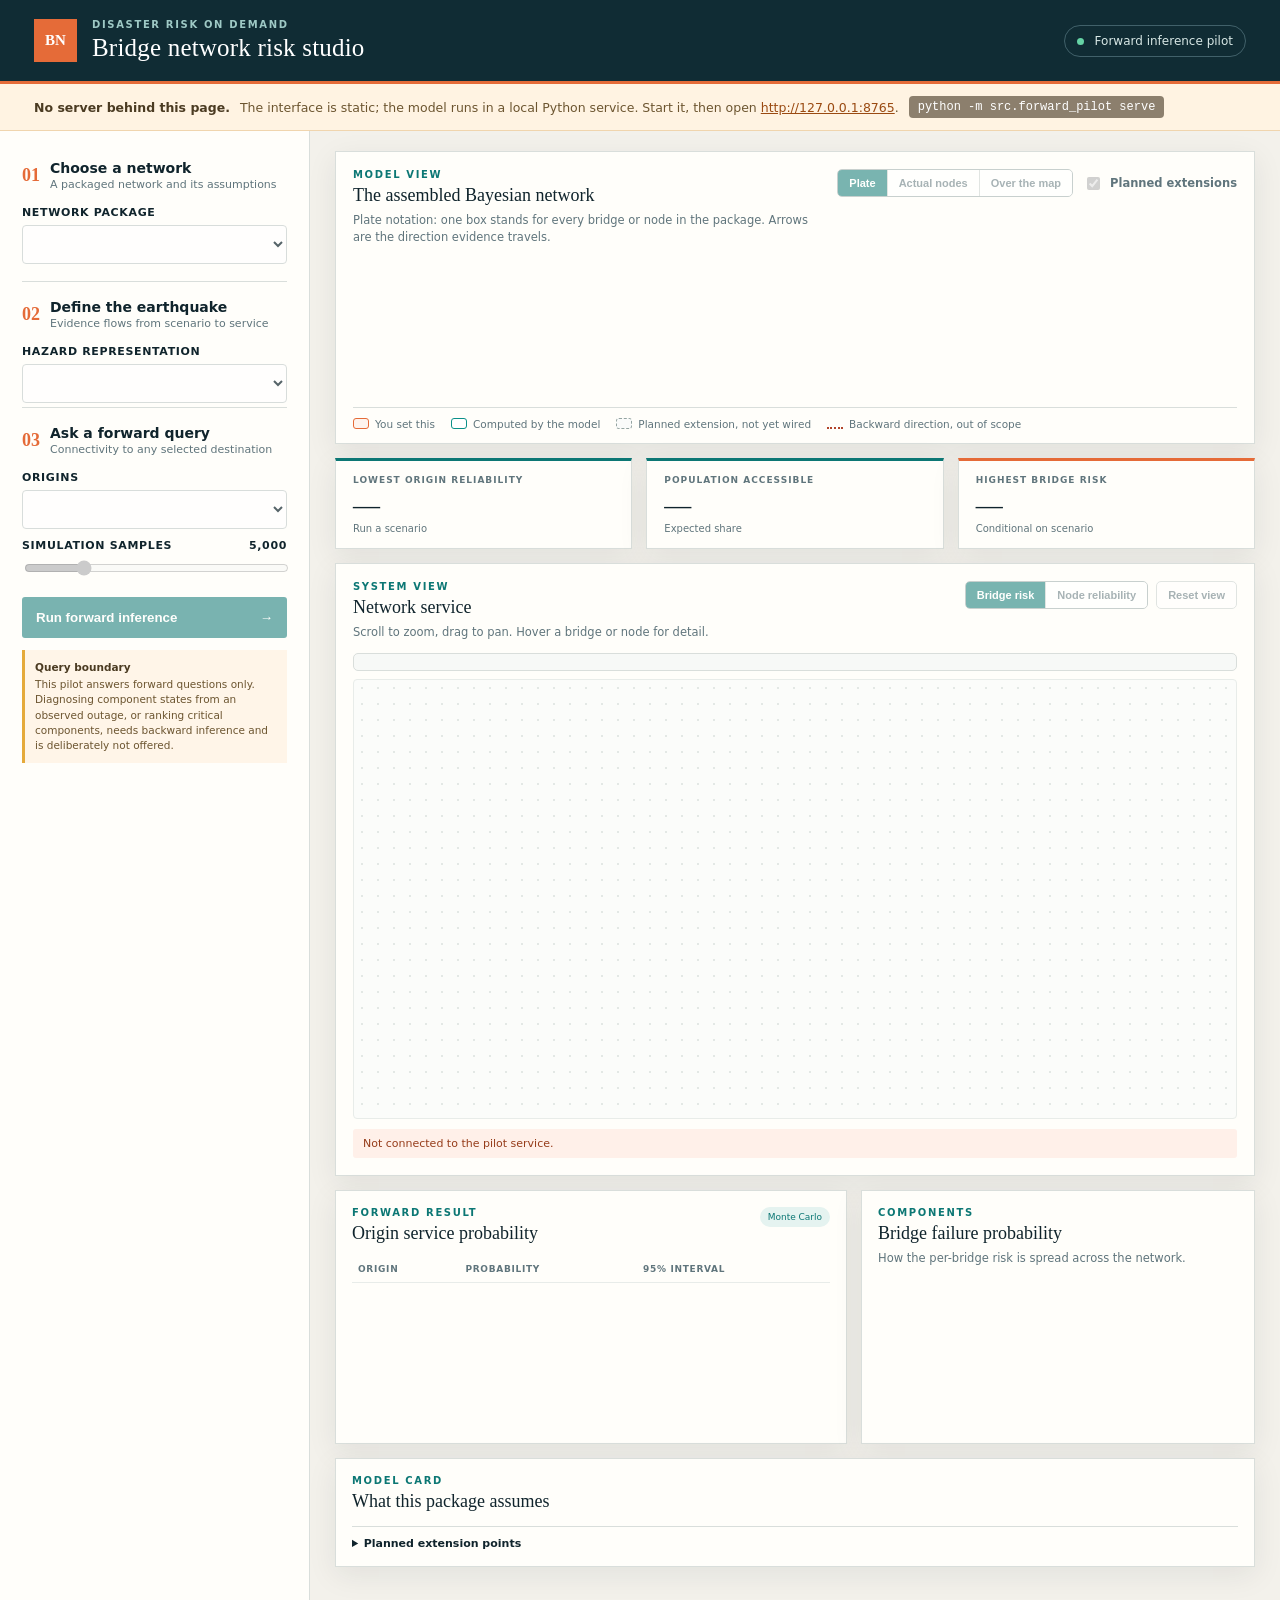
==== src/forward_pilot/ui/index.html @ e9c83f1f "initial commit" ====
<!doctype html>
<html lang="en">
<head>
  <meta charset="utf-8">
  <meta name="viewport" content="width=device-width, initial-scale=1">
  <title>Bridge network risk studio</title>
  <!-- Relative, not root-absolute: the pilot is served from /, but this file is also
       opened straight from the editor, where "/style.css" resolves to the filesystem
       root and the page renders unstyled. -->
  <link rel="stylesheet" href="./style.css">
</head>
<body>
  <header>
    <div class="brand-mark">BN</div>
    <div>
      <p class="eyebrow">DISASTER RISK ON DEMAND</p>
      <h1>Bridge network risk studio</h1>
    </div>
    <span class="scope-pill"><i></i> Forward inference pilot</span>
  </header>

  <!-- Shown only when the API cannot be reached, i.e. the file was opened directly. -->
  <div id="offline" class="offline" hidden>
    <strong>No server behind this page.</strong>
    <span>The interface is static; the model runs in a local Python service. Start it, then open
      <a href="http://127.0.0.1:8765">http://127.0.0.1:8765</a>.</span>
    <code>python -m src.forward_pilot serve</code>
  </div>

  <main>
    <aside class="controls panel">
      <div class="step"><span>01</span><div><b>Choose a network</b><small>A packaged network and its assumptions</small></div></div>
      <label for="case-select">Network package</label>
      <select id="case-select"></select>
      <div id="case-meta" class="case-meta"></div>

      <div class="step"><span>02</span><div><b>Define the earthquake</b><small>Evidence flows from scenario to service</small></div></div>
      <label for="hazard-model">Hazard representation</label>
      <select id="hazard-model"></select>
      <div id="scenario-fields"></div>

      <div class="step"><span>03</span><div><b>Ask a forward query</b><small>Connectivity to any selected destination</small></div></div>
      <label for="origin-select">Origins</label>
      <select id="origin-select"></select>
      <div id="destination-list" class="checks"></div>
      <label for="samples">Simulation samples <output id="samples-value">5,000</output></label>
      <input id="samples" type="range" min="1000" max="20000" step="1000" value="5000">
      <button id="run"><span>Run forward inference</span><b>&rarr;</b></button>
      <p class="boundary"><strong>Query boundary</strong> This pilot answers forward questions only. Diagnosing component states from an observed outage, or ranking critical components, needs backward inference and is deliberately not offered.</p>
    </aside>

    <section class="workspace">

      <!-- ── The assembled model, drawn from bn_spec.json ───────────────────── -->
      <div class="panel graph-card">
        <div class="section-title">
          <div>
            <p class="eyebrow">MODEL VIEW</p>
            <h2>The assembled Bayesian network</h2>
            <p class="sub">Plate notation: one box stands for every bridge or node in the package. Arrows are the direction evidence travels.</p>
          </div>
          <div class="graph-switches">
            <div class="seg" role="group" aria-label="Network view">
              <button class="seg-btn is-on" data-bnview="plate">Plate</button>
              <button class="seg-btn" data-bnview="instance">Actual nodes</button>
              <button class="seg-btn" data-bnview="layers">Over the map</button>
            </div>
            <label class="switch"><input type="checkbox" id="show-future" checked> Planned extensions</label>
          </div>
        </div>
        <svg id="bn-svg" role="img" aria-labelledby="bn-desc"></svg>
        <p id="bn-desc" class="sr-only">Directed acyclic graph of the assembled Bayesian network, from the earthquake scenario through per-bridge ground motion, damage and usability, to per-node service and the population metric.</p>
        <p id="bn-note" class="bn-note" hidden></p>
        <div class="graph-legend">
          <span><i class="sw input"></i>You set this</span>
          <span><i class="sw model"></i>Computed by the model</span>
          <span><i class="sw future"></i>Planned extension, not yet wired</span>
          <span><i class="sw blocked"></i>Backward direction, out of scope</span>
        </div>
      </div>

      <!-- ── Ask in words. Claude picks the query; the engine computes it. ──── -->
      <div class="panel chat-card" id="chat-card" hidden>
        <div class="section-title">
          <div>
            <p class="eyebrow">ASK THE MODEL</p>
            <h2>Put the question in words</h2>
            <p class="sub">Claude chooses the scenario parameters and runs the same query the
              controls run. Every answer shows the query it used, and the numbers come from the
              engine, not from Claude.</p>
          </div>
          <span class="tag" id="chat-model">&nbsp;</span>
        </div>
        <div id="chat-log" class="chat-log"></div>
        <form id="chat-form" class="chat-form">
          <input id="chat-input" type="text" autocomplete="off"
                 placeholder="e.g. what happens to airport access in a magnitude 7 to the west?">
          <button type="submit" id="chat-send">Ask</button>
        </form>
        <div class="chat-examples" id="chat-examples"></div>
      </div>

      <div class="metrics">
        <article class="metric panel"><small>LOWEST ORIGIN RELIABILITY</small><strong id="min-reliability">&mdash;</strong><span id="min-origin">Run a scenario</span></article>
        <article class="metric panel"><small>POPULATION ACCESSIBLE</small><strong id="population">&mdash;</strong><span id="population-note">Expected share</span></article>
        <article class="metric panel"><small>HIGHEST BRIDGE RISK</small><strong id="max-failure">&mdash;</strong><span id="max-edge">Conditional on scenario</span></article>
      </div>

      <!-- ── The physical network ──────────────────────────────────────────── -->
      <div class="network-card panel">
        <div class="section-title">
          <div>
            <p class="eyebrow">SYSTEM VIEW</p>
            <h2 id="network-title">Network service</h2>
            <p class="sub" id="network-sub">Scroll to zoom, drag to pan. Hover a bridge or node for detail.</p>
          </div>
          <div class="map-tools">
            <div class="seg" role="group" aria-label="Colour the map by">
              <button class="seg-btn is-on" data-colour="risk">Bridge risk</button>
              <button class="seg-btn" data-colour="service">Node reliability</button>
            </div>
            <button class="ghost" id="reset-view" title="Reset zoom">Reset view</button>
          </div>
        </div>
        <!-- The legend sits above the plot, not on top of it: as an overlay it
             covered nodes in the lower-left corner of the Hebei network. -->
        <div id="map-legend" class="map-legend"></div>
        <div class="map-wrap">
          <svg id="network-svg" role="img" aria-labelledby="map-desc"></svg>
          <p id="map-desc" class="sr-only">Map of the transport network, with bridges coloured by failure probability and nodes by service reliability.</p>
        </div>
        <div id="status" class="status">Select a package and run a scenario.</div>
      </div>

      <div class="results-grid">
        <article class="panel table-card">
          <div class="section-title"><div><p class="eyebrow">FORWARD RESULT</p><h2>Origin service probability</h2></div><span id="simulation-tag" class="tag">Monte Carlo</span></div>
          <div class="table-wrap">
            <table>
              <caption class="sr-only">Probability that each origin reaches a selected destination</caption>
              <thead><tr><th scope="col">Origin</th><th scope="col">Probability</th><th scope="col">95% interval</th></tr></thead>
              <tbody id="origin-table"></tbody>
            </table>
          </div>
        </article>

        <article class="panel chart-card">
          <div class="section-title"><div><p class="eyebrow">COMPONENTS</p><h2>Bridge failure probability</h2></div></div>
          <p class="sub" id="chart-sub">How the per-bridge risk is spread across the network.</p>
          <svg id="risk-chart" role="img" aria-labelledby="risk-desc"></svg>
          <p id="risk-desc" class="sr-only">Histogram of the probability that each bridge is unusable.</p>
        </article>
      </div>

      <article class="panel audit-card">
        <p class="eyebrow">MODEL CARD</p><h2>What this package assumes</h2>
        <ul id="assumptions"></ul>
        <div id="warnings" class="warnings" hidden></div>
        <details><summary>Planned extension points</summary><ul id="extensions"></ul></details>
      </article>
    </section>
  </main>

  <div id="tooltip" class="tooltip" hidden></div>
  <script src="./app.js"></script>
</body>
</html>
---- src/forward_pilot/ui/style.css ----
:root {
  --ink: #10242c;
  --muted: #60757c;
  --paper: #f3f1eb;
  --panel: #fffefa;
  --line: #d9dedb;
  --teal: #0c7774;
  --teal-dark: #075553;
  --orange: #e56b38;
  --gold: #e5aa3a;
  --shadow: 0 8px 28px rgba(20, 43, 49, .08);

  /* Data-encoding colours. Single-hue sequential ramps, checked against the
     OKLab lightness/step/contrast gates rather than picked by eye. Keep these in
     step with RISK_RAMP / SERVICE_RAMP in app.js. */
  --risk-1: #f09468; --risk-2: #e56b38; --risk-3: #b94d21; --risk-4: #8f3914;
  --svc-1:  #7fc2bd; --svc-2:  #3da39c; --svc-3:  #0a7d77; --svc-4:  #0b5551;
  --bn-input: #e56b38;   /* "you set this" */
  --bn-model: #0a9089;   /* "the model computes this" */
  --bn-future: #94a4a1;  /* planned, not wired */
  --bn-blocked: #b2452a;
}
* { box-sizing: border-box; }
body { margin: 0; background: var(--paper); color: var(--ink); font-family: Inter, ui-sans-serif, system-ui, -apple-system, "Segoe UI", sans-serif; }

.sr-only { position: absolute; width: 1px; height: 1px; padding: 0; margin: -1px; overflow: hidden; clip: rect(0 0 0 0); white-space: nowrap; border: 0; }

header { height: 84px; display: flex; align-items: center; gap: 15px; padding: 0 34px; background: #102c34; color: white; border-bottom: 3px solid var(--orange); }
.brand-mark { width: 43px; height: 43px; display: grid; place-items: center; background: var(--orange); color: white; font: 800 15px Georgia, serif; }
header h1 { font: 500 25px/1.05 Georgia, serif; margin: 1px 0 0; letter-spacing: .2px; }
.eyebrow { margin: 0 0 5px; font-size: 10px; font-weight: 800; letter-spacing: 1.65px; color: var(--teal); }
header .eyebrow { color: #9ec9c5; }
.scope-pill { margin-left: auto; padding: 8px 12px; border: 1px solid #41616a; border-radius: 20px; font-size: 12px; color: #d7e7e5; }
.scope-pill i, .assembled i { display: inline-block; width: 7px; height: 7px; background: #65d3a5; border-radius: 50%; margin-right: 7px; }

/* Shown when index.html is opened straight from disk, with no service behind it.
   The [hidden] rule is load-bearing: an author `display: flex` beats the UA
   stylesheet's `[hidden] { display: none }`, so without it the banner never hides. */
.offline[hidden], .tooltip[hidden], .warnings[hidden] { display: none; }
.offline { display: flex; flex-wrap: wrap; align-items: center; gap: 10px; padding: 12px 34px; background: #fff3e2; border-bottom: 1px solid #f0d5ae; font-size: 12.5px; color: #6c5530; }
.offline strong { color: #4b3b22; }
.offline code { background: #40322099; color: #fff; padding: 4px 9px; border-radius: 4px; font: 500 12px ui-monospace, SFMono-Regular, Consolas, monospace; }
.offline a { color: #9a4a12; }

main { display: grid; grid-template-columns: 310px 1fr; min-height: calc(100vh - 84px); }
.panel { background: var(--panel); border: 1px solid var(--line); box-shadow: var(--shadow); }
.controls { padding: 25px 22px; border-width: 0 1px 0 0; box-shadow: none; }
.step { display: flex; gap: 10px; align-items: center; margin: 4px 0 15px; padding-top: 17px; border-top: 1px solid var(--line); }
.step:first-child { border-top: 0; padding-top: 0; }
.step > span { color: var(--orange); font: 700 18px Georgia, serif; }
.step b, .step small { display: block; }
.step b { font-size: 14px; }
.step small { color: var(--muted); margin-top: 2px; font-size: 11px; }
label { display: flex; justify-content: space-between; font-size: 11px; font-weight: 750; text-transform: uppercase; letter-spacing: .65px; margin: 10px 0 6px; }
select, input[type="number"] { width: 100%; border: 1px solid #c8d0ce; background: white; color: var(--ink); border-radius: 4px; padding: 10px; font: inherit; font-size: 13px; }
select:focus-visible, input:focus-visible, button:focus-visible { outline: 2px solid var(--teal); outline-offset: 1px; }
input[type="range"] { width: 100%; accent-color: var(--teal); }
.case-meta { color: var(--muted); font-size: 11px; line-height: 1.45; margin: 8px 2px 17px; }
.field-row { display: grid; grid-template-columns: 1fr 1fr; gap: 8px; }
.checks { display: flex; flex-wrap: wrap; gap: 7px; }
.check { background: #eef5f3; padding: 6px 8px; border-radius: 4px; font-size: 12px; }
.check input { accent-color: var(--teal); }
button { width: 100%; margin: 17px 0 12px; padding: 13px 14px; display: flex; justify-content: space-between; border: 0; border-radius: 3px; background: var(--teal); color: white; font-weight: 750; cursor: pointer; }
button:hover { background: var(--teal-dark); }
button:disabled { opacity: .55; cursor: progress; }
.boundary { background: #fff5e8; border-left: 3px solid var(--gold); padding: 10px; color: #6c5530; font-size: 10.5px; line-height: 1.45; }
.boundary strong { display: block; color: #4b3b22; margin-bottom: 2px; }

.workspace { padding: 20px 25px 35px; min-width: 0; display: grid; gap: 14px; align-content: start; }
.section-title { display: flex; align-items: start; justify-content: space-between; gap: 16px; }
h2 { margin: 0; font: 500 18px Georgia, serif; }
.sub { margin: 6px 0 0; color: var(--muted); font-size: 11.5px; line-height: 1.5; max-width: 72ch; }

/* ── the Bayesian network diagram ─────────────────────────────────────────── */
.graph-card { padding: 17px 17px 13px; }
.graph-switches { display: flex; gap: 10px; align-items: center; flex: none; }
.switch { display: inline-flex; align-items: center; gap: 7px; margin: 0; text-transform: none; letter-spacing: 0; font-size: 11.5px; font-weight: 600; color: var(--muted); cursor: pointer; }
.switch input { accent-color: var(--teal); }
#bn-svg { width: 100%; display: block; margin-top: 6px; }
.plate rect { fill: #f7f8f5; stroke: #d5ddda; stroke-dasharray: 5 4; }
.plate-label { font-size: 11px; fill: var(--muted); font-style: italic; }
.bn-node rect { fill: #ffffff; stroke: var(--bn-model); stroke-width: 1.6; }
.bn-node.input rect { stroke: var(--bn-input); stroke-width: 2; fill: #fef4ee; }
.bn-node.future rect { stroke: var(--bn-future); stroke-dasharray: 5 4; fill: #fafbfa; }
.bn-title { font-size: 12.5px; font-weight: 700; fill: var(--ink); }
.bn-sub { font-size: 10.5px; fill: var(--muted); }
.bn-node.future .bn-title { fill: #5f6f6c; font-weight: 600; }
.bn-arrow { stroke: #5d6f74; stroke-width: 1.7; }
.bn-arrow.future { stroke: var(--bn-future); stroke-width: 1.4; stroke-dasharray: 5 4; }
.blocked line { stroke: var(--bn-blocked); stroke-width: 1.4; stroke-dasharray: 2 5; opacity: .85; }
.blocked text { font-size: 11px; fill: var(--bn-blocked); font-weight: 600; }
.graph-legend { display: flex; flex-wrap: wrap; gap: 16px; margin-top: 4px; padding-top: 10px; border-top: 1px solid var(--line); font-size: 10.5px; color: var(--muted); }
.graph-legend .sw { width: 16px; height: 11px; display: inline-block; margin-right: 6px; vertical-align: -1px; border-radius: 3px; border: 1.6px solid var(--bn-model); background: #fff; }
.graph-legend .sw.input { border-color: var(--bn-input); background: #fef4ee; }
.graph-legend .sw.future { border-color: var(--bn-future); border-style: dashed; background: #fafbfa; }
.graph-legend .sw.blocked { border: 0; height: 0; border-top: 2px dotted var(--bn-blocked); border-radius: 0; }

/* ── ask in words ─────────────────────────────────────────────────────────── */
.chat-card[hidden] { display: none; }
.chat-card { padding: 17px; }
.chat-log { display: flex; flex-direction: column; gap: 9px; max-height: 330px; overflow-y: auto; margin-top: 12px; }
.chat-log:empty { display: none; }
.bubble { padding: 10px 13px; border-radius: 9px; font-size: 12.5px; line-height: 1.55; max-width: 86%; }
.bubble.user { align-self: flex-end; background: var(--teal); color: #fff; border-bottom-right-radius: 2px; }
.bubble.assistant { align-self: flex-start; background: #f2f6f4; border: 1px solid #e2e9e6; border-bottom-left-radius: 2px; }
.bubble.assistant.error { background: #fff0e9; border-color: #f3d2c2; color: #963c1a; }
.bubble .thinking { color: var(--muted); font-style: italic; }
.bubble .answer { white-space: normal; }
/* The queries are part of the answer, not a footnote: they are how a reader
   checks that the question was translated into the parameters they expected. */
.ran { margin-top: 9px; border-top: 1px solid #dde5e2; padding-top: 7px; }
.ran summary { font-size: 10.5px; font-weight: 750; color: var(--muted); cursor: pointer; }
.ran ul { margin: 6px 0 0; padding-left: 16px; font-size: 10.5px; color: var(--muted); font-variant-numeric: tabular-nums; }
.chat-form { display: flex; gap: 8px; margin-top: 12px; }
.chat-form input { flex: 1; border: 1px solid #c8d0ce; border-radius: 5px; padding: 11px 12px; font: inherit; font-size: 13px; background: #fff; color: var(--ink); }
.chat-form button { width: auto; margin: 0; padding: 11px 20px; border-radius: 5px; display: inline-block; }
.chat-examples { display: flex; flex-wrap: wrap; gap: 7px; margin-top: 10px; }
.chip { width: auto; margin: 0; padding: 6px 10px; border: 1px solid #d3dcd9; border-radius: 14px; background: #fff; color: var(--muted); font-size: 11px; font-weight: 550; display: inline-block; text-align: left; }
.chip:hover { background: #eef5f3; color: var(--teal-dark); border-color: var(--teal); }

/* ── metrics ──────────────────────────────────────────────────────────────── */
.metrics { display: grid; grid-template-columns: repeat(3, 1fr); gap: 14px; }
.metric { padding: 14px 17px; border-top: 3px solid var(--teal); }
.metric:nth-child(3) { border-top-color: var(--orange); }
.metric small, .metric strong, .metric span { display: block; }
.metric small { font-size: 9px; font-weight: 800; letter-spacing: 1px; color: var(--muted); }
.metric strong { font: 500 27px Georgia, serif; margin: 5px 0 2px; }
.metric span { font-size: 10px; color: var(--muted); }

/* ── the network map ──────────────────────────────────────────────────────── */
.network-card { padding: 17px; }
.map-tools { display: flex; gap: 8px; align-items: center; flex: none; }
.seg { display: inline-flex; border: 1px solid #c8d0ce; border-radius: 5px; overflow: hidden; }
.seg-btn, .ghost { width: auto; margin: 0; padding: 7px 11px; border-radius: 0; background: #fff; color: var(--muted); font-size: 11px; font-weight: 650; display: inline-block; }
.seg-btn + .seg-btn { border-left: 1px solid #c8d0ce; }
.seg-btn:hover, .ghost:hover { background: #eef5f3; color: var(--teal-dark); }
.seg-btn.is-on { background: var(--teal); color: #fff; }
.ghost { border: 1px solid #c8d0ce; border-radius: 5px; }
.map-wrap { position: relative; margin-top: 8px; }
#network-svg { width: 100%; height: 440px; display: block; background: #fbfcfa; border: 1px solid #e8ece9; border-radius: 4px; cursor: grab; touch-action: none; background-image: radial-gradient(#e3e8e5 1px, transparent 1px); background-size: 16px 16px; }
#network-svg.grabbing { cursor: grabbing; }
.edge { stroke-linecap: round; opacity: .9; }
.edge.hot { stroke: #10242c !important; stroke-width: 4 !important; opacity: 1; }
.node { fill: #fff; stroke: #3b6569; stroke-width: 1.7; }
.node.destination { fill: var(--gold); stroke: #8a5c10; stroke-width: 2.2; }
.node.hot { stroke: #10242c; stroke-width: 3.4; }
.node-label { font-size: 10.5px; fill: var(--ink); paint-order: stroke; stroke: #fbfcfa; stroke-width: 3.5px; stroke-linejoin: round; }
.node-label.strong { font-weight: 750; font-size: 11.5px; }
.map-legend { display: flex; flex-wrap: wrap; align-items: center; gap: 5px 14px; margin-top: 12px; padding: 8px 11px; background: #f7f9f7; border: 1px solid var(--line); border-radius: 5px; font-size: 10.5px; color: var(--muted); }
.legend-title { font-weight: 800; letter-spacing: .5px; text-transform: uppercase; font-size: 9px; color: var(--ink); margin-right: 2px; }
.map-legend .key { display: inline-flex; align-items: center; gap: 5px; }
.map-legend .key i { width: 15px; height: 9px; border-radius: 2px; display: inline-block; }
.map-legend .key i.dia { width: 11px; height: 11px; background: var(--gold); border: 1.6px solid #8a5c10; transform: rotate(45deg); border-radius: 2px; }

.status { min-height: 28px; margin-top: 10px; padding: 8px 10px; background: #eef5f3; color: var(--teal-dark); font-size: 11px; border-radius: 3px; }
.status.error { background: #fff0e9; color: #963c1a; }

/* ── results ──────────────────────────────────────────────────────────────── */
.results-grid { display: grid; grid-template-columns: 1.3fr 1fr; gap: 14px; }
.table-card, .audit-card, .chart-card { padding: 16px; min-width: 0; }
.tag { font-size: 9px; color: var(--teal); background: #e5f3f0; border-radius: 10px; padding: 5px 8px; white-space: nowrap; }
.table-wrap { max-height: 330px; overflow: auto; margin-top: 12px; }
table { border-collapse: collapse; width: 100%; font-size: 11.5px; }
caption { text-align: left; }
th { text-align: left; position: sticky; top: 0; background: var(--panel); color: var(--muted); font-size: 9px; letter-spacing: .7px; text-transform: uppercase; z-index: 1; }
th, td { padding: 8px 6px; border-bottom: 1px solid #e8ece9; }
td.num { font-variant-numeric: tabular-nums; white-space: nowrap; }
td.dim { color: var(--muted); }
tbody tr:hover { background: #f2f7f5; }
.bar { display: inline-block; width: 62px; height: 7px; margin-right: 8px; background: #e7ebe9; vertical-align: middle; border-radius: 2px; overflow: hidden; }
.bar i { height: 100%; display: block; border-radius: 2px; }

#risk-chart { width: 100%; display: block; margin-top: 10px; }
.bar-mark { transition: opacity .12s; }
.bar-mark:hover { opacity: .78; }
.grid { stroke: #e8ece9; stroke-width: 1; }
.axis { stroke: #c9d2cf; stroke-width: 1; }
.tick { font-size: 9.5px; fill: var(--muted); font-variant-numeric: tabular-nums; }
.axis-title { font-size: 10px; fill: var(--muted); }

.audit-card ul { padding-left: 18px; color: var(--muted); font-size: 11.5px; line-height: 1.55; margin: 10px 0 0; }
.warnings { margin-top: 14px; padding: 10px 12px; background: #fff5e8; border-left: 3px solid var(--gold); border-radius: 0 3px 3px 0; }
.warnings .eyebrow { color: #8a6a2f; margin-bottom: 4px; }
.warnings ul { color: #6c5530; margin: 0; }
details { border-top: 1px solid var(--line); margin-top: 14px; padding-top: 10px; }
summary { cursor: pointer; font-size: 11px; font-weight: 750; }

/* ── tooltip ──────────────────────────────────────────────────────────────── */
.tooltip { position: fixed; top: 0; left: 0; z-index: 50; pointer-events: none; min-width: 150px; max-width: 280px; padding: 9px 11px; background: #10242cf2; color: #eef5f3; border-radius: 5px; font-size: 11px; line-height: 1.5; box-shadow: 0 10px 26px rgba(16,36,44,.3); }
.tooltip b { display: block; font-size: 12px; margin-bottom: 3px; }
.tooltip span { display: block; color: #b6cbc8; }
.tooltip span.hi { color: #fff; font-weight: 650; }
.tooltip span.dim { color: #8da5a2; font-style: italic; }

@media (max-width: 1150px) {
  .results-grid { grid-template-columns: 1fr; }
}
@media (max-width: 950px) {
  main { grid-template-columns: 270px 1fr; }
}
@media (max-width: 760px) {
  header { padding: 0 15px; }
  .offline { padding: 12px 15px; }
  .scope-pill { display: none; }
  main { display: block; }
  .controls { border-right: 0; }
  .workspace { padding: 14px; }
  .metrics { grid-template-columns: 1fr; }
  .section-title { flex-direction: column; }
  #network-svg { height: 330px; }
}

/* ── the instance view of the network ─────────────────────────────────────── */
.bn-note[hidden] { display: none; }
.bn-note { margin: 8px 0 0; padding: 8px 11px; background: #f7f9f7; border: 1px solid var(--line); border-radius: 5px; font-size: 10.5px; color: var(--muted); line-height: 1.5; }
.bn-note strong { color: var(--ink); }
.bn-note .dim { color: #8a9a97; }
.bn-title.mono { font-family: ui-monospace, SFMono-Regular, Consolas, monospace; font-size: 11px; }
.bn-hidden { font-size: 10px; fill: var(--muted); font-style: italic; }
.graph-switches .seg { flex: none; }

/* ── the network stacked over its own geography ───────────────────────────── */
.bn-plane { fill: #f7f9f7; stroke: #dde4e1; stroke-width: 1; stroke-dasharray: 4 4; }
.bn-drop { stroke: #b6c4c1; stroke-width: 0.9; }        /* SA1 -> X, one per bridge */
.bn-bundle { stroke: #a9bab7; stroke-width: 0.6; opacity: .3; }
.bn-bundle.out { stroke: #8fb0ac; }
.bn-dot { stroke: #3b6569; stroke-width: 1.2; }
.bn-dot.sa1 { fill: #cfdad7; stroke: #8fa3a0; stroke-width: 1; }
.bn-dot.hot { stroke: #10242c; stroke-width: 2.6; }
.bn-dest { fill: var(--gold); stroke: #8a5c10; stroke-width: 1.8; }
.bn-hub circle { fill: #fff; stroke: var(--bn-model); stroke-width: 2.4; }
.bn-hub text { font: 700 14px Georgia, serif; fill: var(--ink); }
.bn-layer { font-size: 11px; font-weight: 750; fill: var(--ink); }
.bn-layer.sub { font-size: 9.5px; font-weight: 500; fill: var(--muted); }
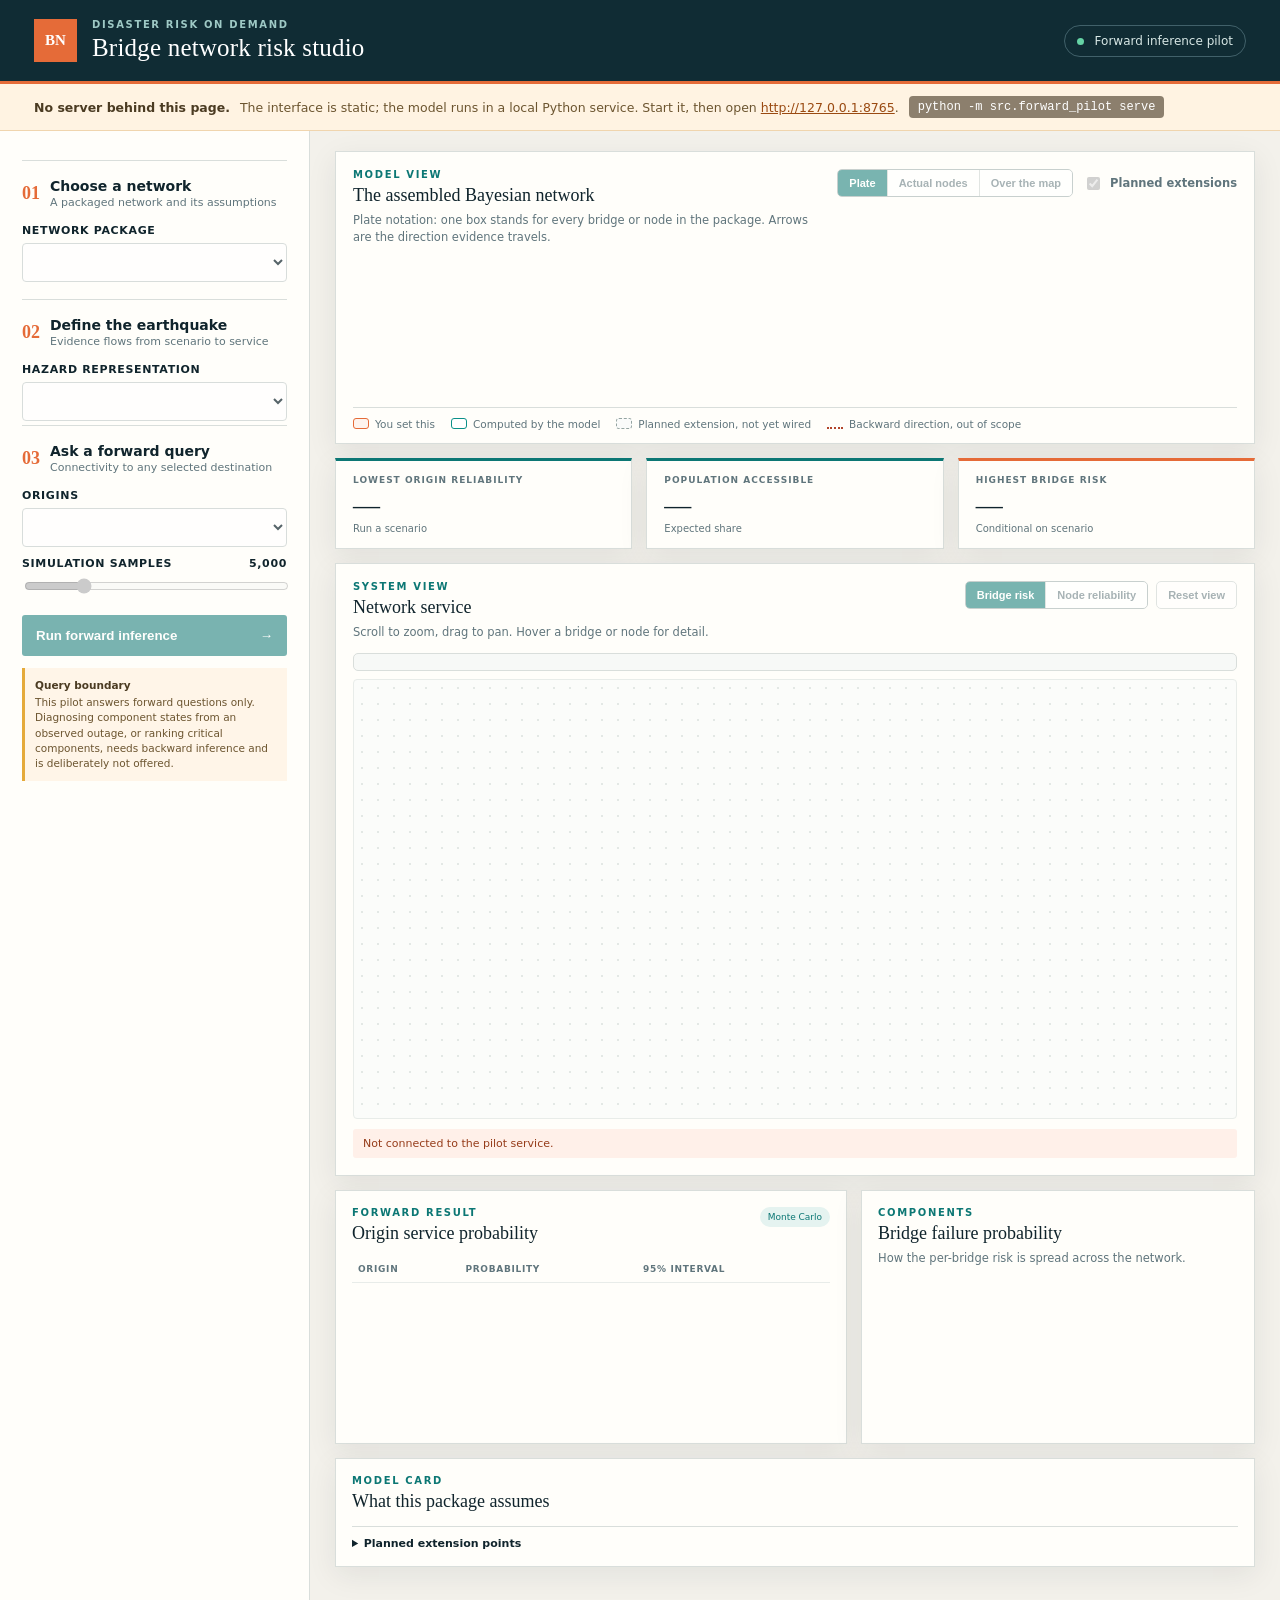
==== commit ad855136: "add watcher for shakemap feed" ====
--- a/src/forward_pilot/ui/index.html
+++ b/src/forward_pilot/ui/index.html
@@ -29,6 +29,11 @@
 
   <main>
     <aside class="controls panel">
+      <!-- Filled from the ShakeMap watcher's results; hidden when it has never run here. -->
+      <div class="recent" id="recent-card" hidden>
+        <div class="recent-head"><b>Recent earthquakes</b><span id="watch-status" class="watch-status"></span></div>
+        <ul id="recent-list" class="recent-list"></ul>
+      </div>
       <div class="step"><span>01</span><div><b>Choose a network</b><small>A packaged network and its assumptions</small></div></div>
       <label for="case-select">Network package</label>
       <select id="case-select"></select>
@@ -79,15 +84,15 @@
         </div>
       </div>
 
-      <!-- ── Ask in words. Claude picks the query; the engine computes it. ──── -->
+      <!-- ── Ask in words. The model picks the query; the engine computes it. ── -->
       <div class="panel chat-card" id="chat-card" hidden>
         <div class="section-title">
           <div>
             <p class="eyebrow">ASK THE MODEL</p>
             <h2>Put the question in words</h2>
-            <p class="sub">Claude chooses the scenario parameters and runs the same query the
-              controls run. Every answer shows the query it used, and the numbers come from the
-              engine, not from Claude.</p>
+            <p class="sub">A language model chooses the scenario parameters and runs the same query
+              the controls run. Each query is written out as a probability statement before it
+              is calculated, and the numbers come from the engine, not from the model.</p>
           </div>
           <span class="tag" id="chat-model">&nbsp;</span>
         </div>
@@ -98,6 +103,8 @@
           <button type="submit" id="chat-send">Ask</button>
         </form>
         <div class="chat-examples" id="chat-examples"></div>
+        <button type="button" id="chat-download" class="chat-download" disabled
+                title="Save the questions, the queries with their values, and the answers">Download conversation</button>
       </div>
 
       <div class="metrics">
--- a/src/forward_pilot/ui/style.css
+++ b/src/forward_pilot/ui/style.css
@@ -56,6 +56,23 @@
 select:focus-visible, input:focus-visible, button:focus-visible { outline: 2px solid var(--teal); outline-offset: 1px; }
 input[type="range"] { width: 100%; accent-color: var(--teal); }
 .case-meta { color: var(--muted); font-size: 11px; line-height: 1.45; margin: 8px 2px 17px; }
+.recent { margin: 0 0 18px; }
+.recent-head { display: flex; justify-content: space-between; align-items: baseline; gap: 8px; margin-bottom: 8px; }
+.recent-head b { font-size: 14px; }
+.watch-status { font-size: 10.5px; color: var(--muted); text-align: right; }
+.watch-status::before { content: "●"; margin-right: 4px; }
+.watch-status.ok::before { color: var(--teal); }
+.watch-status.bad { color: #963c1a; }
+.watch-status.bad::before { color: #b2452a; }
+.recent-list { list-style: none; margin: 0; padding: 0; max-height: 236px; overflow-y: auto; border: 1px solid var(--line); border-radius: 4px; background: #fff; }
+.recent-list li + li { border-top: 1px solid var(--line); }
+.recent-list button { width: 100%; margin: 0; padding: 8px 10px; display: block; text-align: left; background: transparent; color: var(--ink); font-weight: 500; border-radius: 0; }
+.recent-list button:hover { background: #eef5f3; }
+.recent-list button:disabled { cursor: default; opacity: .6; background: transparent; }
+.recent-list .ev { display: flex; justify-content: space-between; gap: 8px; font-size: 12px; font-weight: 650; }
+.recent-list .ev small { color: var(--muted); font-weight: 500; white-space: nowrap; }
+.recent-list .res { display: block; margin-top: 3px; color: var(--muted); font-size: 11px; line-height: 1.35; }
+.recent-list .empty { padding: 10px; color: var(--muted); font-size: 11px; }
 .field-row { display: grid; grid-template-columns: 1fr 1fr; gap: 8px; }
 .checks { display: flex; flex-wrap: wrap; gap: 7px; }
 .check { background: #eef5f3; padding: 6px 8px; border-radius: 4px; font-size: 12px; }
@@ -98,7 +115,7 @@
 /* ── ask in words ─────────────────────────────────────────────────────────── */
 .chat-card[hidden] { display: none; }
 .chat-card { padding: 17px; }
-.chat-log { display: flex; flex-direction: column; gap: 9px; max-height: 330px; overflow-y: auto; margin-top: 12px; }
+.chat-log { display: flex; flex-direction: column; gap: 9px; max-height: 480px; overflow-y: auto; margin-top: 12px; }
 .chat-log:empty { display: none; }
 .bubble { padding: 10px 13px; border-radius: 9px; font-size: 12.5px; line-height: 1.55; max-width: 86%; }
 .bubble.user { align-self: flex-end; background: var(--teal); color: #fff; border-bottom-right-radius: 2px; }
@@ -106,15 +123,30 @@
 .bubble.assistant.error { background: #fff0e9; border-color: #f3d2c2; color: #963c1a; }
 .bubble .thinking { color: var(--muted); font-style: italic; }
 .bubble .answer { white-space: normal; }
-/* The queries are part of the answer, not a footnote: they are how a reader
-   checks that the question was translated into the parameters they expected. */
-.ran { margin-top: 9px; border-top: 1px solid #dde5e2; padding-top: 7px; }
-.ran summary { font-size: 10.5px; font-weight: 750; color: var(--muted); cursor: pointer; }
-.ran ul { margin: 6px 0 0; padding-left: 16px; font-size: 10.5px; color: var(--muted); font-variant-numeric: tabular-nums; }
+.bubble .answer[hidden] { display: none; }
+/* The query sits above the answer, not under it as a footnote: it is stated
+   before the engine runs, and it is how a reader checks that the question was
+   translated into the parameters they expected. */
+.pq { margin-bottom: 9px; padding: 9px 11px; background: #fff; border: 1px solid #dde5e2; border-left: 3px solid var(--bn-model); border-radius: 5px; }
+.pq.is-running { border-left-color: var(--bn-future); }
+.pq.is-refused { border-left-color: var(--bn-blocked); }
+.pq-head { display: flex; justify-content: space-between; gap: 12px; margin: 0 0 6px; font-size: 9.5px; font-weight: 800; letter-spacing: 1.2px; text-transform: uppercase; color: var(--teal); }
+.pq-state { font-weight: 650; letter-spacing: .3px; text-transform: none; color: var(--muted); }
+.pq.is-running .pq-state { font-style: italic; }
+.pq.is-refused .pq-state { color: var(--bn-blocked); }
+.pq ul { margin: 0; padding: 0; list-style: none; display: grid; gap: 7px; }
+.pq code { font: 500 11.5px/1.5 ui-monospace, SFMono-Regular, Consolas, monospace; color: var(--ink); overflow-wrap: anywhere; }
+.pq-value { margin-left: 6px; font-weight: 750; color: var(--teal-dark); font-variant-numeric: tabular-nums; }
+.pq-value small { font-size: 10.5px; font-weight: 500; color: var(--muted); }
+.pq-meaning { display: block; font-size: 10.5px; line-height: 1.45; color: var(--muted); }
+.pq-reason { margin: 7px 0 0; font-size: 11px; color: #963c1a; }
 .chat-form { display: flex; gap: 8px; margin-top: 12px; }
 .chat-form input { flex: 1; border: 1px solid #c8d0ce; border-radius: 5px; padding: 11px 12px; font: inherit; font-size: 13px; background: #fff; color: var(--ink); }
 .chat-form button { width: auto; margin: 0; padding: 11px 20px; border-radius: 5px; display: inline-block; }
 .chat-examples { display: flex; flex-wrap: wrap; gap: 7px; margin-top: 10px; }
+.chat-download { width: auto; display: inline-block; margin: 12px 0 0; padding: 7px 12px; font-size: 12px; font-weight: 650; background: transparent; color: var(--teal); border: 1px solid var(--teal); }
+.chat-download:hover { background: #e5f3f0; }
+.chat-download:disabled { opacity: .45; cursor: default; }
 .chip { width: auto; margin: 0; padding: 6px 10px; border: 1px solid #d3dcd9; border-radius: 14px; background: #fff; color: var(--muted); font-size: 11px; font-weight: 550; display: inline-block; text-align: left; }
 .chip:hover { background: #eef5f3; color: var(--teal-dark); border-color: var(--teal); }
 
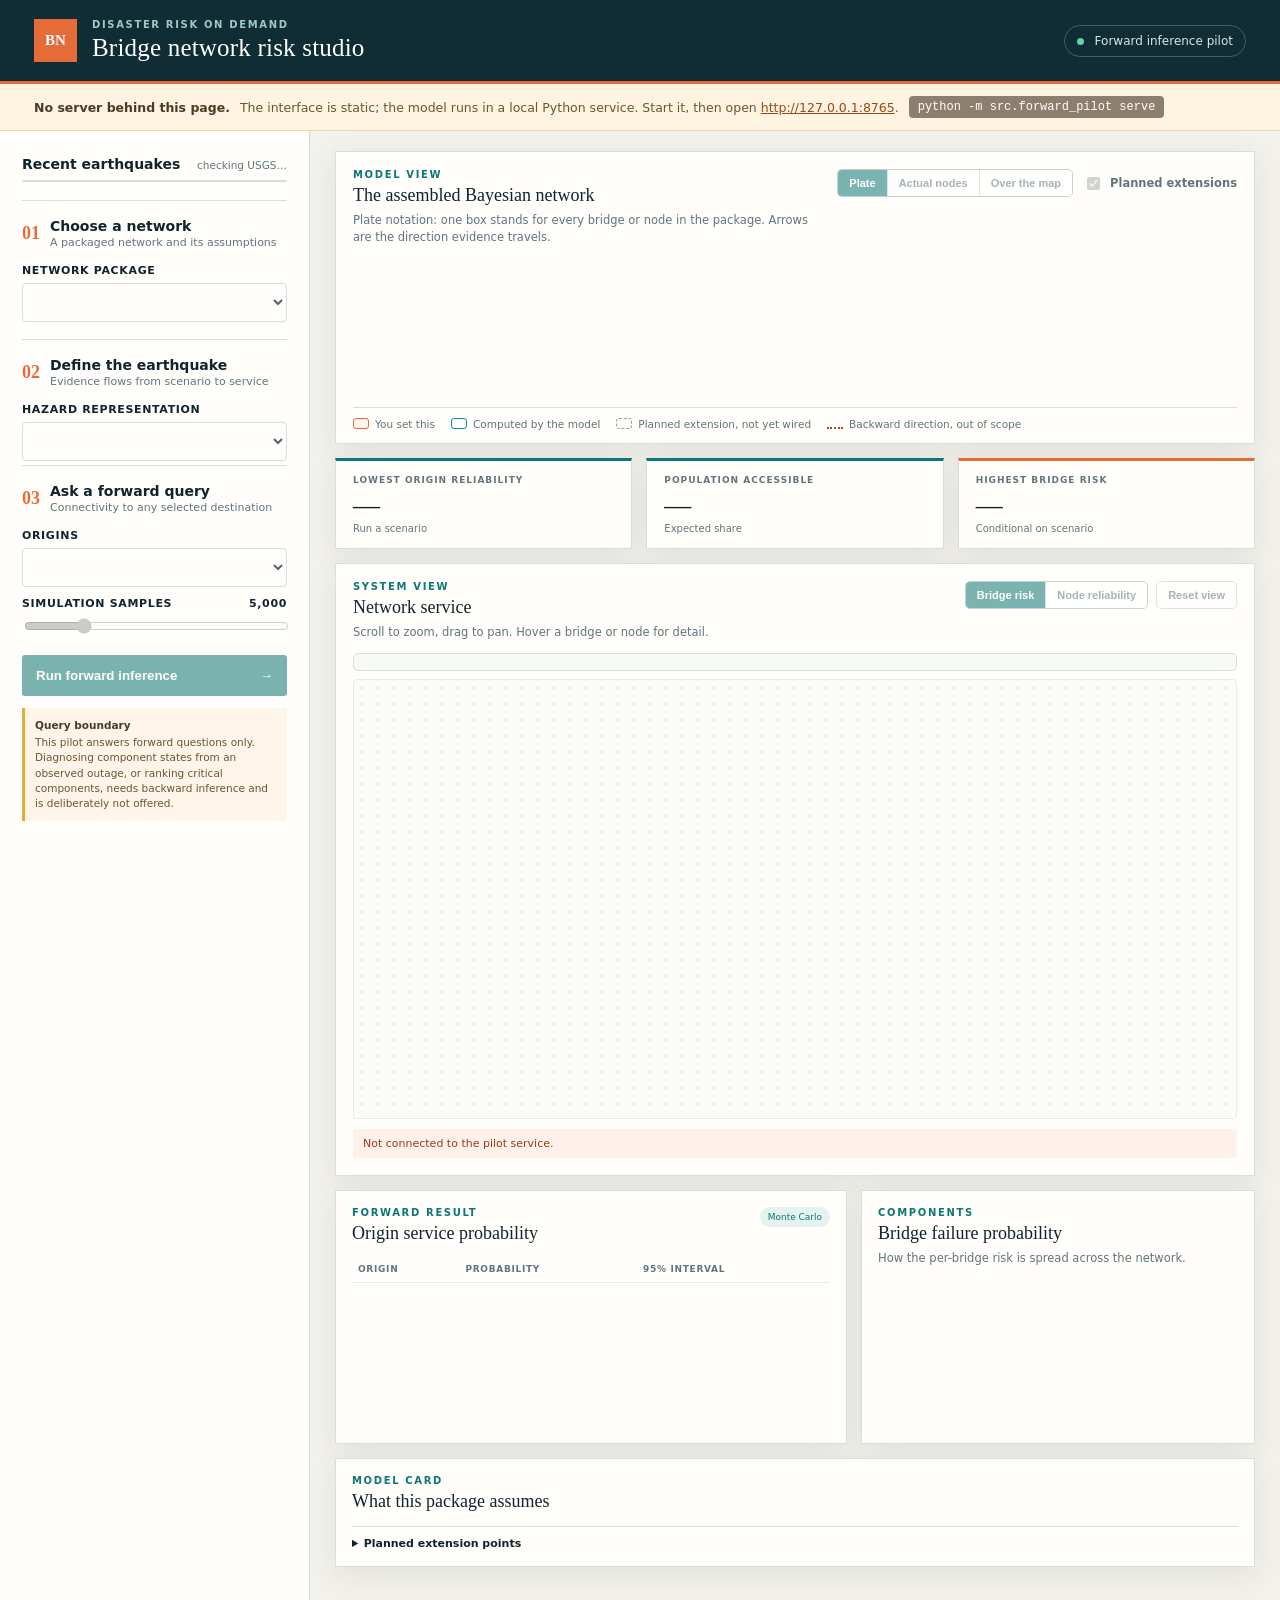
==== commit b53265a8: "Email new earthquakes from feedwatch;check USGS from the page; add --llm Feed watcher (AWS Lambda) -" ====
--- a/src/forward_pilot/ui/index.html
+++ b/src/forward_pilot/ui/index.html
@@ -27,11 +27,14 @@
     <code>python -m src.forward_pilot serve</code>
   </div>
 
+  <!-- New earthquakes and revised ShakeMaps, announced while the page is open. -->
+  <div id="notices" class="notices" aria-live="polite"></div>
+
   <main>
     <aside class="controls panel">
-      <!-- Filled from the ShakeMap watcher's results; hidden when it has never run here. -->
-      <div class="recent" id="recent-card" hidden>
-        <div class="recent-head"><b>Recent earthquakes</b><span id="watch-status" class="watch-status"></span></div>
+      <!-- Asked of USGS every 2 minutes while the page is open. -->
+      <div class="recent" id="recent-card">
+        <div class="recent-head"><b>Recent earthquakes</b><span id="recent-status" class="recent-status">checking USGS…</span></div>
         <ul id="recent-list" class="recent-list"></ul>
       </div>
       <div class="step"><span>01</span><div><b>Choose a network</b><small>A packaged network and its assumptions</small></div></div>
--- a/src/forward_pilot/ui/style.css
+++ b/src/forward_pilot/ui/style.css
@@ -59,11 +59,15 @@
 .recent { margin: 0 0 18px; }
 .recent-head { display: flex; justify-content: space-between; align-items: baseline; gap: 8px; margin-bottom: 8px; }
 .recent-head b { font-size: 14px; }
-.watch-status { font-size: 10.5px; color: var(--muted); text-align: right; }
-.watch-status::before { content: "●"; margin-right: 4px; }
-.watch-status.ok::before { color: var(--teal); }
-.watch-status.bad { color: #963c1a; }
-.watch-status.bad::before { color: #b2452a; }
+.recent-status { font-size: 10.5px; color: var(--muted); text-align: right; }
+.new-tag { font-style: normal; font-size: 9px; font-weight: 800; letter-spacing: .8px; color: #fff; background: #b2452a; border-radius: 3px; padding: 1px 4px; margin-right: 5px; vertical-align: 1px; }
+.notices:empty { display: none; }
+.notices { display: grid; gap: 1px; background: #f0d5ae; border-bottom: 1px solid #f0d5ae; }
+.notice { display: flex; flex-wrap: wrap; align-items: center; gap: 10px; padding: 9px 34px; background: #fff3e2; font-size: 12.5px; color: #4b3b22; }
+.notice span { flex: 1 1 260px; }
+.notice button { width: auto; flex: none; margin: 0; padding: 5px 10px; font-size: 12px; }
+.notice .close { background: transparent; color: #6c5530; padding: 2px 6px; font-size: 16px; line-height: 1; }
+@media (max-width: 640px) { .notice { padding: 9px 16px; } }
 .recent-list { list-style: none; margin: 0; padding: 0; max-height: 236px; overflow-y: auto; border: 1px solid var(--line); border-radius: 4px; background: #fff; }
 .recent-list li + li { border-top: 1px solid var(--line); }
 .recent-list button { width: 100%; margin: 0; padding: 8px 10px; display: block; text-align: left; background: transparent; color: var(--ink); font-weight: 500; border-radius: 0; }
